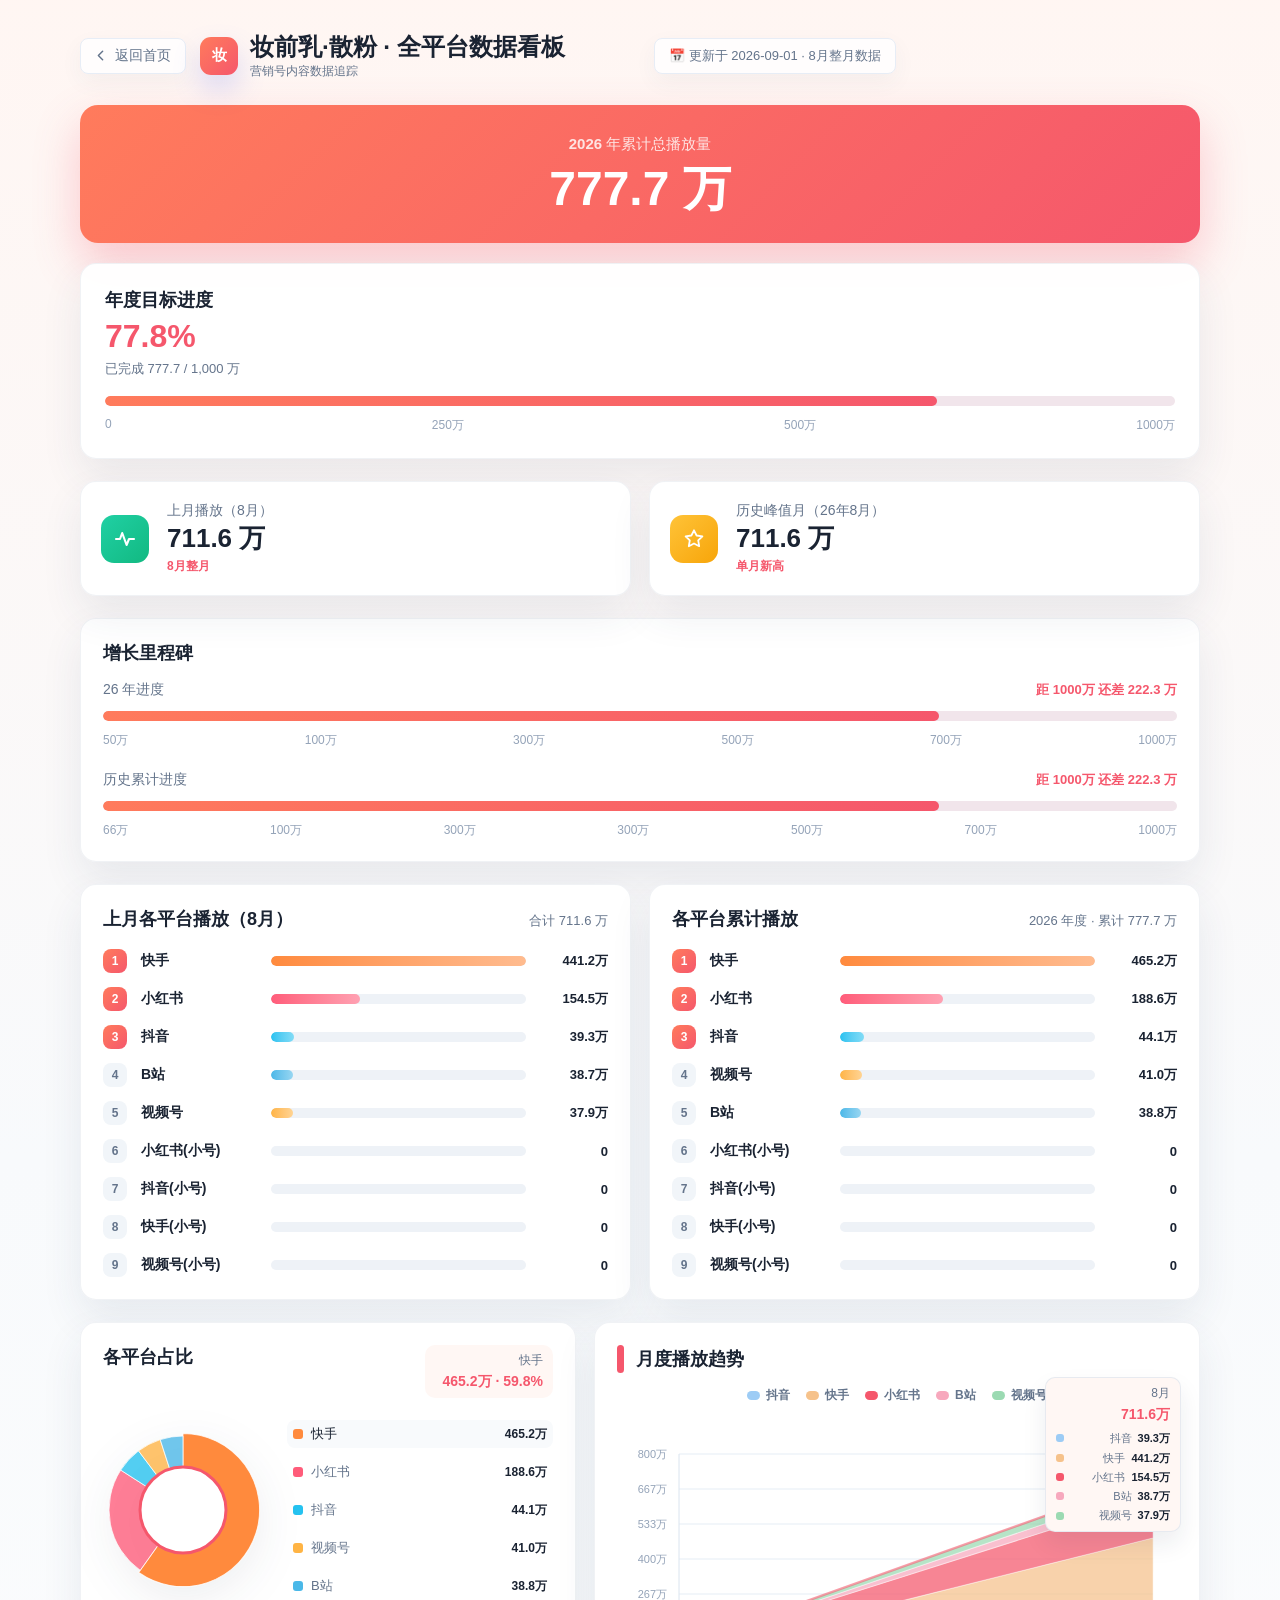
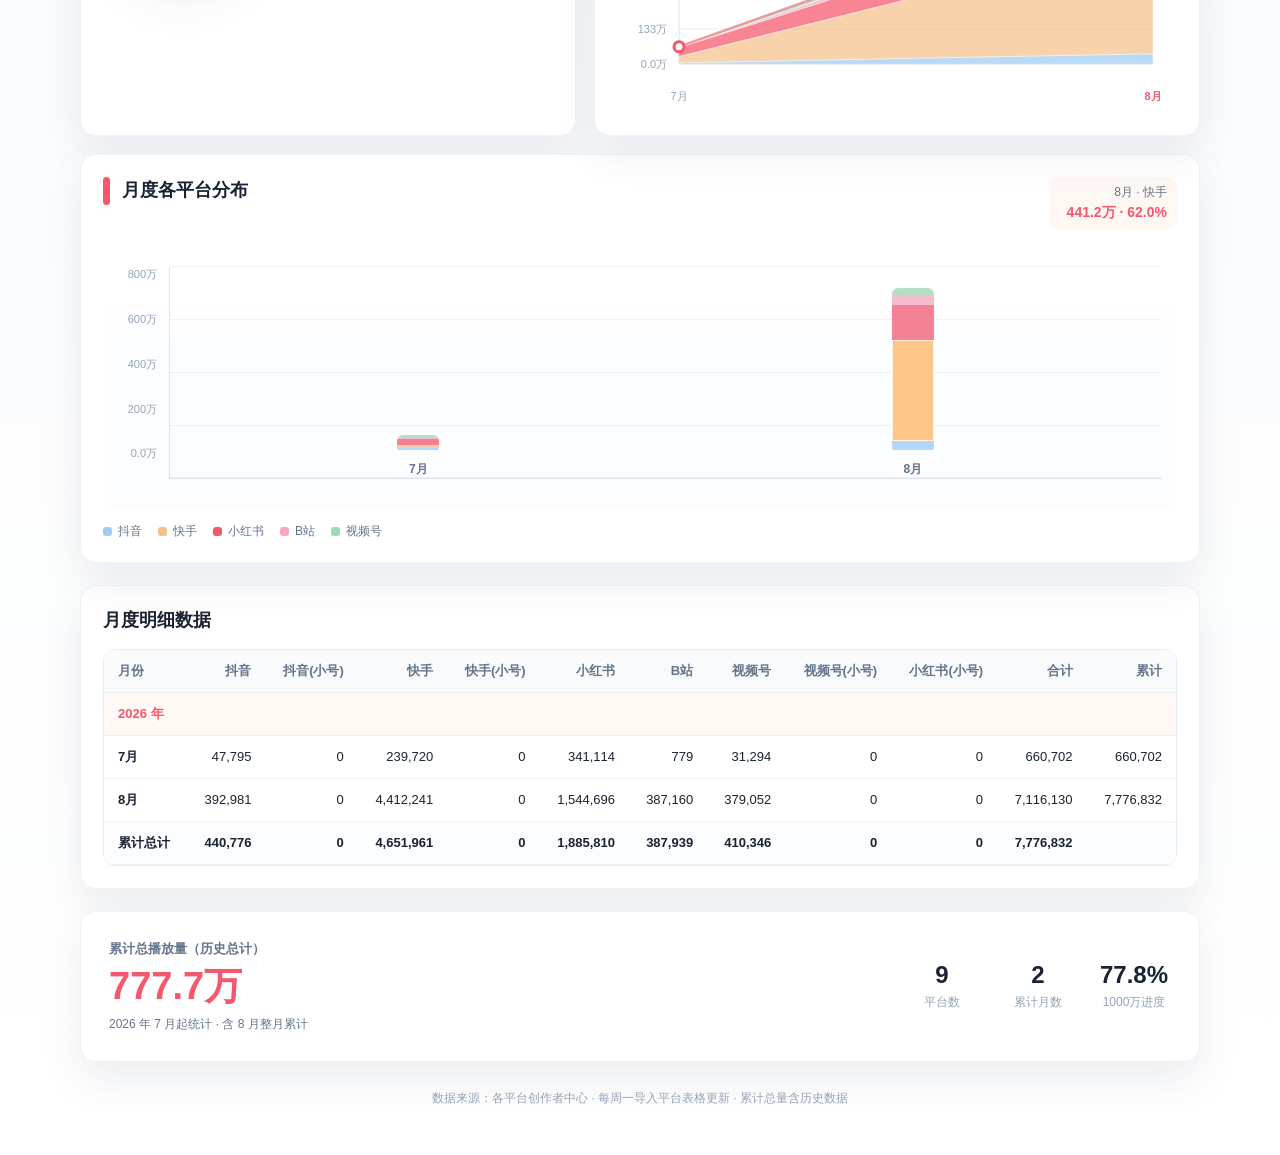
==== zhuangqian.html @ 7ea6365c "Publish GitHub Pages static site" ====
<!doctype html>
<html lang="zh-CN">
  <head>
    <meta charset="UTF-8" />
    <meta name="viewport" content="width=device-width, initial-scale=1.0" />
    <title>妆前乳·散粉 · 全平台数据看板</title>
    <link rel="stylesheet" href="./styles.css" />
  </head>
  <body>
    <div id="app"></div>
    <script src="./app.js"></script>
  </body>
</html>
---- styles.css ----
:root {
  color-scheme: light;
  --ink: #1a2332;
  --muted: #64748b;
  --soft-text: #94a3b8;
  --line: #e7edf6;
  --card: #ffffff;
  --page: #f3f7fc;
  --shadow: 0 18px 42px rgba(45, 63, 97, 0.09);
  font-family: Inter, -apple-system, BlinkMacSystemFont, "Segoe UI", "PingFang SC", "Microsoft YaHei", sans-serif;
}

* {
  box-sizing: border-box;
}

body {
  margin: 0;
  min-height: 100vh;
  overflow-x: hidden;
  background: var(--page);
  color: var(--ink);
  letter-spacing: 0;
}

a {
  color: inherit;
  text-decoration: none;
}

button,
a {
  -webkit-tap-highlight-color: transparent;
}

.loading {
  padding: 80px 24px;
  text-align: center;
  color: var(--muted);
}

.home-shell {
  min-height: 100vh;
  display: grid;
  place-items: center;
  padding: 42px 24px;
  background:
    radial-gradient(circle at 50% 0%, rgba(107, 124, 245, 0.09), transparent 34%),
    linear-gradient(180deg, #f7faff 0%, #eef4fb 100%);
}

.home-panel {
  width: min(760px, 100%);
  min-height: 680px;
  display: flex;
  flex-direction: column;
  align-items: stretch;
}

.home-header {
  display: flex;
  justify-content: center;
  align-items: center;
  gap: 14px;
  margin-top: 16px;
}

.brand-mark,
.detail-mark {
  display: grid;
  place-items: center;
  color: #fff;
  background: linear-gradient(135deg, #4f7cff, #7c6cf5);
  box-shadow: 0 14px 28px rgba(91, 111, 242, 0.22);
}

.brand-mark {
  width: 42px;
  height: 42px;
  border-radius: 12px;
}

.brand-mark svg {
  width: 21px;
  height: 21px;
}

.title-sub {
  font-size: 11px;
  line-height: 1.2;
  font-weight: 600;
  color: var(--soft-text);
  letter-spacing: 3px;
}

.home-header h1 {
  margin: 6px 0 0;
  font-size: 22px;
  line-height: 1.25;
}

.select-title {
  margin: 62px 0 26px;
  text-align: center;
}

.select-title p {
  margin: 0 0 8px;
  font-size: 13px;
  font-weight: 500;
  color: var(--muted);
}

.select-title h2 {
  margin: 0;
  font-size: 28px;
  line-height: 1.35;
}

.product-grid {
  display: grid;
  grid-template-columns: repeat(2, minmax(0, 1fr));
  gap: 16px;
}

.product-card {
  position: relative;
  display: grid;
  place-items: center;
  min-height: 137px;
  padding: 34px 56px 34px 34px;
  overflow: hidden;
  border: 1px solid rgba(80, 111, 255, 0.1);
  border-radius: 18px;
  background: #fff;
  box-shadow: var(--shadow);
  transition: transform 160ms ease, box-shadow 160ms ease, border-color 160ms ease;
}

.product-card::before {
  content: "";
  position: absolute;
  inset: 0 0 auto;
  height: 4px;
  background: linear-gradient(90deg, #4f7cff, #7c6cf5);
}

.product-card.warm::before {
  background: linear-gradient(90deg, #ff7b5c, #f5576c);
}

.product-card:hover {
  transform: translateY(-3px);
  box-shadow: 0 22px 50px rgba(45, 63, 97, 0.13);
}

.pc-name {
  font-size: 28px;
  line-height: 1.35;
  font-weight: 760;
}

.pc-arrow {
  position: absolute;
  right: 20px;
  bottom: 20px;
  display: grid;
  place-items: center;
  width: 28px;
  height: 28px;
  border-radius: 8px;
  color: var(--muted);
  background: #f8fafc;
}

.pc-arrow svg {
  width: 15px;
  height: 15px;
}

.overview-card {
  margin-top: 36px;
  padding: 34px 25px 30px;
  text-align: center;
  border: 1px solid rgba(148, 163, 184, 0.12);
  border-radius: 18px;
  background: rgba(255, 255, 255, 0.92);
  box-shadow: var(--shadow);
}

.ov-label {
  font-size: 12px;
  font-weight: 600;
  color: var(--muted);
}

.ov-total {
  margin-top: 12px;
  line-height: 1;
}

.ov-total span {
  font-size: 56px;
  font-weight: 780;
  color: #6274ef;
}

.ov-total em {
  margin-left: 8px;
  font-size: 22px;
  font-style: normal;
  font-weight: 520;
  color: #6274ef;
}

.ovt-label,
.home-footer {
  color: var(--soft-text);
}

.ovt-label {
  margin-top: 14px;
  font-size: 12px;
  font-weight: 500;
}

.home-footer {
  margin-top: 44px;
  text-align: center;
  font-size: 11px;
  line-height: 1.7;
}

.detail-shell {
  min-height: 100vh;
  padding: 32px 24px 48px;
  background:
    linear-gradient(180deg, color-mix(in srgb, var(--soft) 82%, #fff 18%) 0%, #f8fafc 42%, #ffffff 100%);
}

.detail-container {
  width: min(1120px, 100%);
  margin: 0 auto;
  min-width: 0;
}

.detail-header {
  display: flex;
  flex-wrap: wrap;
  align-items: center;
  gap: 14px;
  margin-bottom: 26px;
}

.back-link,
.update-pill {
  display: inline-flex;
  align-items: center;
  height: 36px;
  border: 1px solid var(--line);
  border-radius: 8px;
  background: rgba(255, 255, 255, 0.82);
  box-shadow: 0 8px 22px rgba(60, 74, 98, 0.05);
}

.back-link {
  gap: 6px;
  padding: 0 14px 0 11px;
  color: var(--muted);
  font-size: 14px;
  font-weight: 560;
}

.back-link svg {
  width: 17px;
  height: 17px;
}

.detail-title-row {
  display: flex;
  align-items: center;
  gap: 12px;
  min-width: min(100%, 440px);
}

.detail-mark {
  width: 38px;
  height: 38px;
  flex: 0 0 38px;
  border-radius: 11px;
  font-size: 15px;
  font-weight: 760;
  background: linear-gradient(135deg, var(--grad-a), var(--grad-b));
}

.detail-header h1 {
  margin: 0;
  font-size: 24px;
  line-height: 1.25;
}

.detail-header h1 span {
  display: block;
  margin-top: 2px;
  color: var(--muted);
  font-size: 12px;
  font-weight: 520;
}

.update-pill {
  padding: 0 14px;
  color: var(--muted);
  font-size: 13px;
}

.hero-total {
  display: grid;
  place-items: center;
  min-height: 138px;
  margin-bottom: 20px;
  padding: 28px;
  color: #fff;
  border-radius: 18px;
  background: linear-gradient(135deg, var(--grad-a), var(--grad-b));
  box-shadow: 0 20px 46px color-mix(in srgb, var(--primary) 30%, transparent);
}

.hero-total div {
  font-size: 15px;
  font-weight: 560;
  opacity: 0.82;
}

.hero-total strong {
  margin-top: 8px;
  font-size: 48px;
  line-height: 1;
  font-weight: 780;
}

.target-card,
.content-card,
.quick-card,
.total-card {
  min-width: 0;
  border: 1px solid rgba(148, 163, 184, 0.14);
  border-radius: 16px;
  background: rgba(255, 255, 255, 0.94);
  box-shadow: var(--shadow);
}

.target-card {
  padding: 24px;
  margin-bottom: 22px;
}

.target-card h2,
.content-card h2,
.section-head h2 {
  margin: 0;
  font-size: 18px;
  line-height: 1.35;
}

.target-card strong {
  display: block;
  margin-top: 8px;
  color: var(--primary);
  font-size: 32px;
  line-height: 1;
}

.target-card p {
  margin: 8px 0 18px;
  color: var(--muted);
  font-size: 13px;
}

.progress {
  height: 10px;
  overflow: hidden;
  border-radius: 999px;
  background: color-mix(in srgb, var(--primary) 10%, #f1f5f9);
}

.progress span {
  display: block;
  height: 100%;
  border-radius: inherit;
  background: linear-gradient(90deg, var(--grad-a), var(--grad-b));
}

.ticks {
  display: flex;
  justify-content: space-between;
  gap: 8px;
  margin-top: 11px;
  color: var(--soft-text);
  font-size: 12px;
  white-space: nowrap;
}

.quick-grid {
  display: grid;
  grid-template-columns: repeat(2, minmax(0, 1fr));
  gap: 18px;
  margin-bottom: 22px;
}

.quick-card {
  display: flex;
  align-items: center;
  gap: 18px;
  min-height: 102px;
  padding: 20px;
}

.quick-icon {
  display: grid;
  place-items: center;
  width: 48px;
  height: 48px;
  flex: 0 0 48px;
  border-radius: 13px;
  color: #fff;
}

.quick-icon.pulse {
  background: linear-gradient(135deg, #20d0a4, #12b981);
}

.quick-icon.star {
  background: linear-gradient(135deg, #ffc338, #f7a50a);
}

.quick-icon svg {
  width: 24px;
  height: 24px;
}

.quick-card p {
  margin: 0;
  color: var(--muted);
  font-size: 14px;
}

.quick-card strong {
  display: block;
  margin-top: 4px;
  font-size: 26px;
  line-height: 1.1;
}

.quick-card span {
  display: block;
  margin-top: 5px;
  color: var(--primary);
  font-size: 12px;
  font-weight: 680;
}

.content-card {
  padding: 22px;
}

.milestone-card {
  margin-bottom: 22px;
}

.milestone + .milestone {
  margin-top: 22px;
}

.milestone-head {
  display: flex;
  justify-content: space-between;
  gap: 18px;
  margin: 16px 0 12px;
}

.milestone-head span {
  color: var(--muted);
  font-size: 14px;
}

.milestone-head strong {
  color: var(--primary);
  font-size: 13px;
}

.bars-grid,
.chart-grid {
  display: grid;
  grid-template-columns: repeat(2, minmax(0, 1fr));
  gap: 18px;
  margin-bottom: 22px;
}

.bars-grid .bar-card:last-child:nth-child(odd) {
  grid-column: 1 / -1;
}

.section-head {
  display: flex;
  justify-content: space-between;
  align-items: baseline;
  gap: 16px;
  margin-bottom: 18px;
}

.section-head p {
  margin: 0;
  color: var(--muted);
  font-size: 13px;
}

.bar-list {
  display: grid;
  gap: 14px;
}

.bar-row {
  display: grid;
  grid-template-columns: 28px minmax(82px, 120px) minmax(120px, 1fr) minmax(72px, auto);
  align-items: center;
  gap: 10px;
}

.rank {
  display: grid;
  place-items: center;
  width: 24px;
  height: 24px;
  border-radius: 8px;
  color: var(--muted);
  background: #f1f5f9;
  font-size: 12px;
  font-weight: 720;
}

.rank.top {
  color: #fff;
  background: linear-gradient(135deg, var(--grad-a), var(--grad-b));
}

.platform {
  color: var(--ink);
  font-size: 14px;
  font-weight: 650;
}

.track {
  height: 10px;
  overflow: hidden;
  border-radius: 999px;
  background: #eef2f7;
}

.track span {
  display: block;
  height: 100%;
  border-radius: inherit;
  background: linear-gradient(90deg, var(--bar), color-mix(in srgb, var(--bar) 58%, white));
}

.bar-row strong {
  color: var(--ink);
  font-size: 13px;
  text-align: right;
  white-space: nowrap;
}

.chart-grid {
  grid-template-columns: 0.9fr 1.1fr;
}

.chart-card {
  min-height: 280px;
}

.chart-title-row {
  display: flex;
  justify-content: space-between;
  align-items: flex-start;
  gap: 18px;
}

.chart-readout {
  min-width: 128px;
  padding: 8px 10px;
  border-radius: 10px;
  text-align: right;
  background: color-mix(in srgb, var(--soft) 72%, white);
}

.chart-readout span {
  display: block;
  color: var(--muted);
  font-size: 12px;
  line-height: 1.3;
}

.chart-readout strong {
  display: block;
  margin-top: 3px;
  color: var(--primary);
  font-size: 14px;
  line-height: 1.3;
  white-space: nowrap;
}

.trend-card {
  position: relative;
  grid-column: span 1;
  min-height: 280px;
}

.trend-card h2,
.stack-card h2 {
  display: inline-flex;
  align-items: center;
  gap: 12px;
}

.trend-card h2::before,
.stack-card h2::before {
  content: "";
  display: inline-block;
  width: 7px;
  height: 28px;
  border-radius: 999px;
  background: var(--primary);
}

.trend-tooltip {
  position: absolute;
  top: 54px;
  right: 18px;
  z-index: 3;
  min-width: 136px;
  max-width: 172px;
  border: 1px solid rgba(226, 232, 240, 0.82);
  box-shadow: 0 12px 24px rgba(30, 41, 59, 0.08);
}

.trend-tooltip [data-readout-details] {
  display: grid;
  gap: 5px;
  margin-top: 8px;
}

.trend-tooltip [data-readout-details] span {
  display: grid;
  grid-template-columns: 8px minmax(46px, 1fr) auto;
  align-items: center;
  gap: 6px;
  color: var(--muted);
  font-size: 11px;
}

.trend-tooltip [data-readout-details] i {
  width: 8px;
  height: 8px;
  border-radius: 3px;
}

.trend-tooltip [data-readout-details] b {
  color: var(--ink);
  font-weight: 700;
}

.trend-legend {
  display: flex;
  flex-wrap: wrap;
  justify-content: center;
  gap: 10px 16px;
  margin: 14px 0 0;
}

.trend-legend span {
  display: inline-flex;
  align-items: center;
  gap: 6px;
  color: var(--muted);
  font-size: 12px;
  font-weight: 650;
}

.trend-legend i {
  width: 13px;
  height: 9px;
  border-radius: 999px;
}

.stack-card {
  grid-column: 1 / -1;
  min-height: auto;
}

.pie-wrap {
  display: grid;
  grid-template-columns: 160px 1fr;
  gap: 24px;
  align-items: center;
  margin-top: 22px;
}

.pie-svg {
  width: 160px;
  min-height: auto;
  margin-top: 0;
  aspect-ratio: 1;
  border-radius: 50%;
  overflow: visible;
  filter: drop-shadow(0 12px 22px rgba(30, 41, 59, 0.08));
}

.pie-slice {
  cursor: pointer;
  opacity: 0.78;
  pointer-events: all;
  stroke: rgba(255, 255, 255, 0.78);
  stroke-width: 1;
  transition: opacity 160ms ease, transform 160ms ease;
  transform-origin: 80px 80px;
}

.pie-slice:hover,
.pie-slice.is-active {
  opacity: 1;
  transform: scale(1.035);
}

.pie-svg circle {
  fill: #fff;
  pointer-events: none;
  stroke: rgba(255, 255, 255, 0.92);
  stroke-width: 2;
}

.pie-wrap ul {
  display: grid;
  gap: 10px;
  margin: 0;
  padding: 0;
  list-style: none;
}

.pie-wrap li {
  display: grid;
  grid-template-columns: 10px minmax(80px, 1fr) auto;
  align-items: center;
  gap: 8px;
  padding: 5px 6px;
  border-radius: 8px;
  color: var(--muted);
  font-size: 13px;
  cursor: pointer;
  transition: background 160ms ease, color 160ms ease;
}

.pie-wrap li:hover,
.pie-wrap li.is-active {
  color: var(--ink);
  background: #f8fafc;
}

.pie-wrap li span {
  width: 10px;
  height: 10px;
  border-radius: 3px;
}

.pie-wrap li strong {
  color: var(--ink);
  font-size: 12px;
}

.chart-card svg {
  width: 100%;
  min-height: 230px;
  margin-top: 16px;
  overflow: visible;
}

.chart-card .pie-svg {
  width: 160px;
  min-height: auto;
  margin-top: 0;
}

.trend-area-svg {
  min-height: 230px;
}

.grid-line {
  fill: none;
  stroke: #e6edf6;
  stroke-width: 1;
}

.axis-line {
  stroke: #dbe4ef;
  stroke-width: 1;
}

.trend-layer {
  opacity: 0.72;
  stroke: rgba(255, 255, 255, 0.45);
  stroke-width: 1;
}

.trend-top-line {
  fill: none;
  stroke: var(--primary);
  stroke-width: 2.4;
  stroke-linecap: round;
  stroke-linejoin: round;
  opacity: 0.58;
}

.trend-hit {
  fill: transparent;
  cursor: pointer;
}

.chart-card circle {
  fill: #fff;
  stroke: var(--primary);
  stroke-width: 3;
}

.trend-point,
.trend-label {
  cursor: pointer;
}

.trend-point {
  transition: r 160ms ease, fill 160ms ease;
}

.trend-point:hover,
.trend-point.is-active {
  fill: var(--primary);
  r: 7;
}

.trend-hit:hover + .trend-point {
  fill: var(--primary);
  r: 7;
}

.chart-card text {
  fill: var(--soft-text);
  font-size: 11px;
  text-anchor: middle;
}

.chart-card .axis-label {
  text-anchor: end;
  fill: #94a3b8;
}

.trend-label:hover,
.trend-label.is-active {
  fill: var(--primary);
  font-weight: 700;
}

.stack-chart {
  position: relative;
  display: grid;
  grid-template-columns: 56px 1fr;
  gap: 10px;
  height: 260px;
  margin-top: 20px;
  padding: 18px 16px 30px 0;
  border-radius: 12px;
  background: linear-gradient(180deg, #ffffff 0%, #fbfdff 100%);
}

.stack-axis {
  display: flex;
  flex-direction: column;
  justify-content: space-between;
  align-items: flex-end;
  height: 100%;
  padding: 0 2px 18px 0;
  color: #94a3b8;
  font-size: 11px;
}

.stack-plot {
  position: relative;
  height: 100%;
  border-left: 1px solid #dbe4ef;
  border-bottom: 1px solid #dbe4ef;
}

.stack-grid-line {
  position: absolute;
  left: 0;
  right: 0;
  height: 1px;
  background: #edf2f7;
}

.stack-columns {
  position: relative;
  z-index: 1;
  display: grid;
  grid-auto-flow: column;
  grid-auto-columns: minmax(34px, 1fr);
  align-items: end;
  gap: clamp(12px, 3vw, 34px);
  height: 100%;
  padding: 0 18px;
}

.stack-column {
  display: grid;
  grid-template-rows: minmax(0, 1fr) 18px;
  align-items: end;
  justify-items: center;
  gap: 10px;
  height: 100%;
}

.stack-column > span {
  color: var(--muted);
  font-size: 12px;
  font-weight: 650;
}

.stack-column-track {
  display: flex;
  flex-direction: column-reverse;
  width: min(42px, 80%);
  min-height: 8px;
  overflow: hidden;
  border-radius: 6px 6px 2px 2px;
  background: #eef2f8;
  box-shadow: inset 0 0 0 1px rgba(255, 255, 255, 0.68);
}

.stack-column-track i {
  display: block;
  width: 100%;
  min-height: 2px;
  cursor: pointer;
  opacity: 0.72;
  transition: opacity 160ms ease, filter 160ms ease, transform 160ms ease;
}

.stack-column-track i:hover,
.stack-column-track i.is-active {
  opacity: 1;
  filter: saturate(1.08) brightness(1.02);
}

.stack-column-track i.is-active {
  box-shadow: inset 0 0 0 1px rgba(255, 255, 255, 0.7);
}

.stack-legend {
  display: flex;
  flex-wrap: wrap;
  gap: 10px 16px;
  margin-top: 14px;
}

.stack-legend span {
  display: inline-flex;
  align-items: center;
  gap: 6px;
  color: var(--muted);
  font-size: 12px;
}

.stack-legend i {
  width: 9px;
  height: 9px;
  border-radius: 3px;
}

.table-card {
  margin-bottom: 22px;
}

.table-scroll {
  display: block;
  width: 100%;
  max-width: 100%;
  margin-top: 16px;
  overflow-x: auto;
  overflow-y: hidden;
  border: 1px solid var(--line);
  border-radius: 12px;
  -webkit-overflow-scrolling: touch;
}

table {
  width: 100%;
  min-width: 880px;
  border-collapse: collapse;
  background: #fff;
}

th,
td {
  padding: 12px 14px;
  border-bottom: 1px solid #edf2f7;
  text-align: right;
  font-size: 13px;
  white-space: nowrap;
}

th {
  position: sticky;
  top: 0;
  z-index: 1;
  color: var(--muted);
  background: #f8fafc;
  font-weight: 720;
}

th:first-child,
td:first-child {
  text-align: left;
}

.year-row td {
  color: var(--primary);
  background: color-mix(in srgb, var(--soft) 64%, white);
  font-weight: 760;
  text-align: left;
}

.summary-row td {
  background: #fbfdff;
  font-weight: 760;
}

.month-cell {
  color: var(--ink);
  font-weight: 700;
}

.total-card {
  display: grid;
  grid-template-columns: 1fr auto;
  gap: 24px;
  align-items: center;
  padding: 28px;
}

.total-card p,
.total-card span {
  margin: 0;
  color: var(--muted);
}

.total-card p {
  font-size: 13px;
  font-weight: 650;
}

.total-card strong {
  display: block;
  margin: 9px 0;
  color: var(--primary);
  font-size: 38px;
  line-height: 1;
}

.total-card span {
  font-size: 12px;
}

.total-card dl {
  display: flex;
  gap: 22px;
  margin: 0;
}

.total-card dl div {
  min-width: 74px;
  text-align: center;
}

.total-card dt {
  color: var(--ink);
  font-size: 24px;
  font-weight: 780;
}

.total-card dd {
  margin: 5px 0 0;
  color: var(--soft-text);
  font-size: 12px;
}

.detail-footer {
  margin-top: 28px;
  text-align: center;
  color: var(--soft-text);
  font-size: 12px;
}

@media (max-width: 820px) {
  html,
  body,
  #app {
    width: 100%;
    max-width: 100%;
    overflow-x: hidden;
  }

  .home-shell {
    place-items: start center;
    padding: 28px 18px;
  }

  .home-panel {
    min-height: auto;
  }

  .home-header {
    margin-top: 10px;
  }

  .select-title {
    margin-top: 48px;
  }

  .product-grid,
  .quick-grid,
  .bars-grid,
  .chart-grid {
    grid-template-columns: 1fr;
    min-width: 0;
  }

  .product-card {
    min-height: 112px;
  }

  .overview-card {
    margin-top: 26px;
  }

  .ov-total span {
    font-size: 44px;
  }

  .detail-shell {
    width: 100%;
    max-width: 100vw;
    padding: 22px 14px 36px;
    overflow-x: hidden;
  }

  .detail-container {
    width: 100%;
    max-width: 100%;
    overflow-x: hidden;
  }

  .detail-header {
    align-items: flex-start;
  }

  .detail-title-row {
    order: -1;
    width: 100%;
  }

  .detail-header h1 {
    font-size: 21px;
  }

  .hero-total {
    min-height: 124px;
  }

  .hero-total strong {
    font-size: 40px;
  }

  .bar-row {
    grid-template-columns: 28px minmax(72px, 94px) minmax(90px, 1fr) minmax(58px, auto);
    gap: 8px;
  }

  .platform,
  .bar-row strong {
    font-size: 12px;
  }

  .pie-wrap {
    grid-template-columns: 1fr;
    justify-items: center;
    gap: 16px;
  }

  .chart-card .pie-svg {
    width: min(220px, 68vw);
  }

  .pie-wrap ul {
    width: 100%;
  }

  .total-card {
    grid-template-columns: 1fr;
  }

  .total-card dl {
    justify-content: space-between;
  }
}

@media (max-width: 520px) {
  .home-header {
    justify-content: flex-start;
  }

  .select-title {
    text-align: left;
  }

  .product-card {
    padding-left: 24px;
    place-items: center start;
  }

  .pc-name {
    font-size: 25px;
  }

  .ov-total span {
    font-size: 38px;
  }

  .hero-total strong,
  .total-card strong {
    font-size: 34px;
  }

  .ticks {
    overflow-x: auto;
    padding-bottom: 4px;
  }

  .quick-card {
    align-items: flex-start;
  }

  .content-card {
    padding: 18px;
  }

  .chart-title-row,
  .section-head,
  .milestone-head {
    gap: 10px;
  }

  .chart-readout {
    min-width: 0;
    max-width: 46%;
    padding: 7px 8px;
  }

  .chart-readout strong {
    white-space: normal;
  }

  .trend-tooltip {
    position: static;
    max-width: none;
    width: 100%;
    margin-top: 10px;
    text-align: left;
  }

  .trend-area-svg {
    min-height: 190px;
  }

  .stack-chart {
    grid-template-columns: 46px 1fr;
    height: 220px;
    padding-right: 6px;
  }

  .stack-columns {
    grid-auto-columns: minmax(28px, 1fr);
    gap: 8px;
    padding: 0 8px;
  }

  .stack-column-track {
    width: min(30px, 80%);
  }

  .table-card {
    overflow: hidden;
  }

  table {
    min-width: 760px;
  }
}
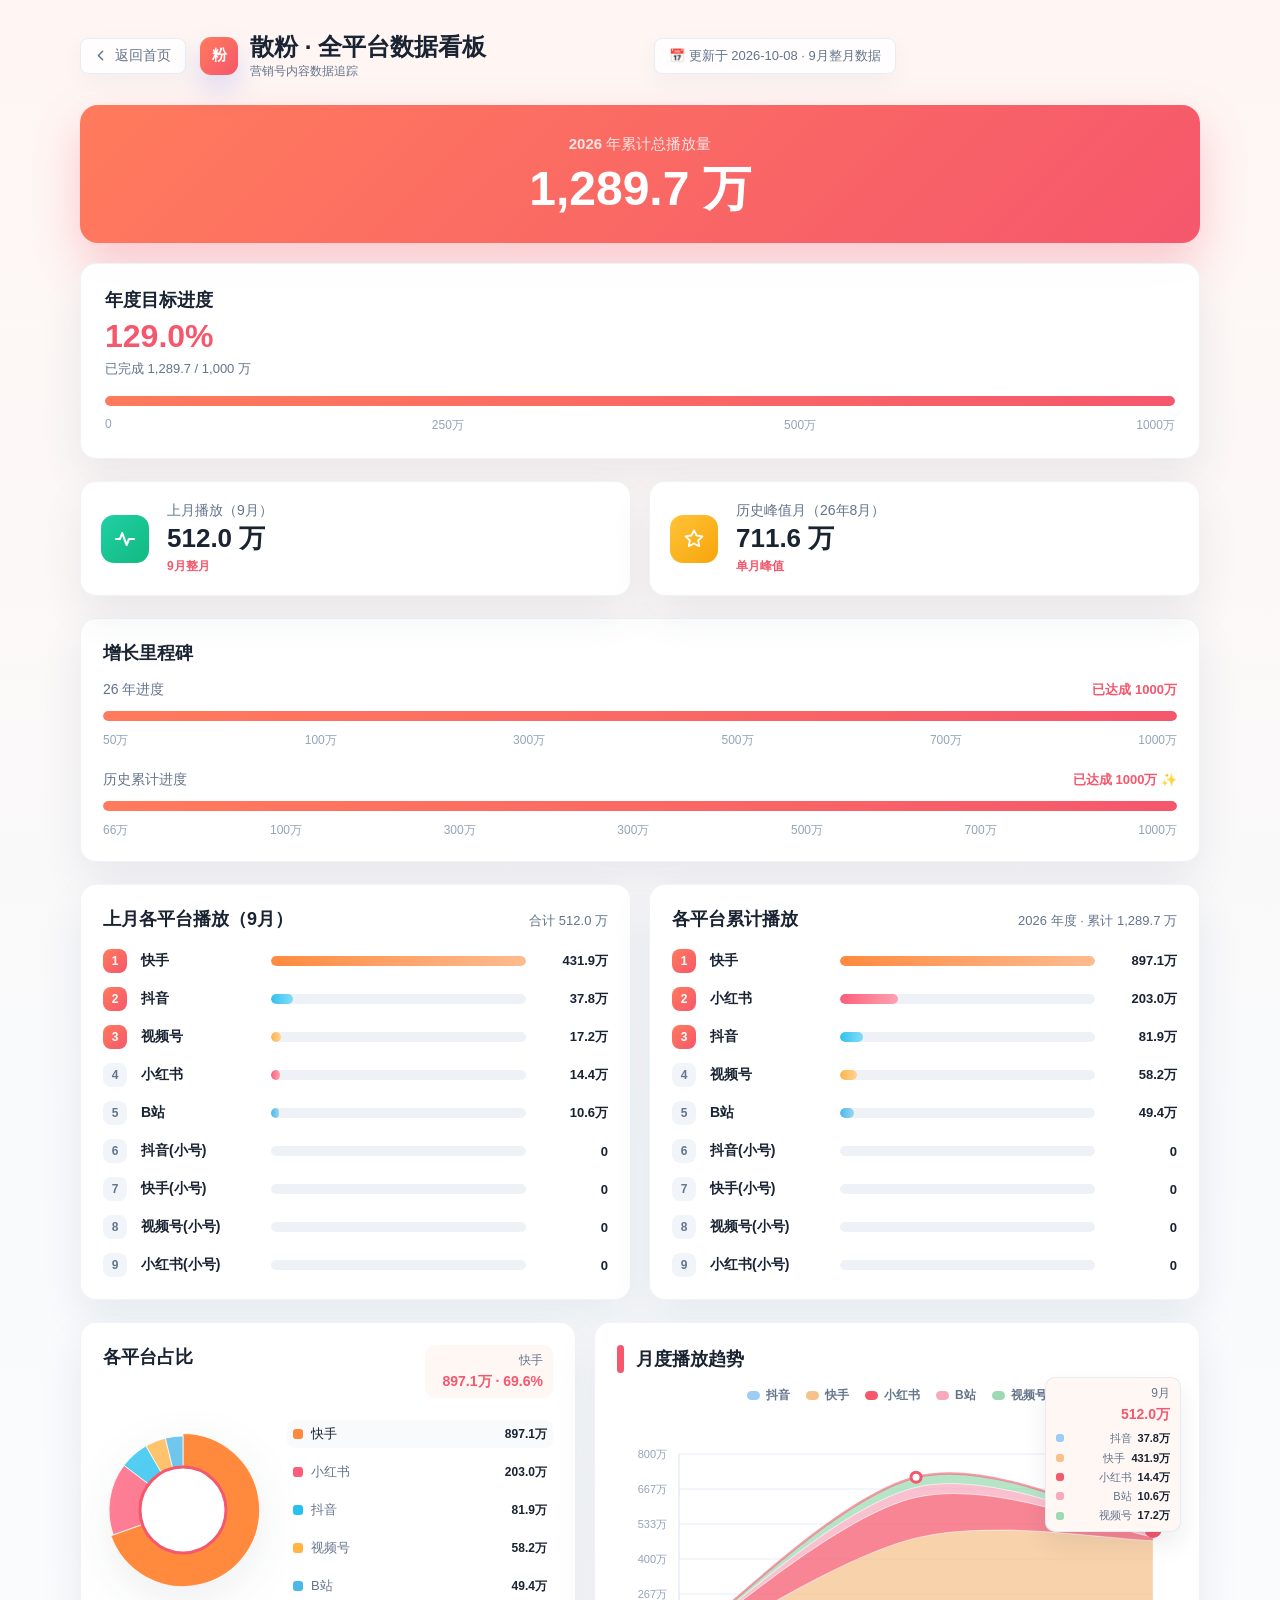
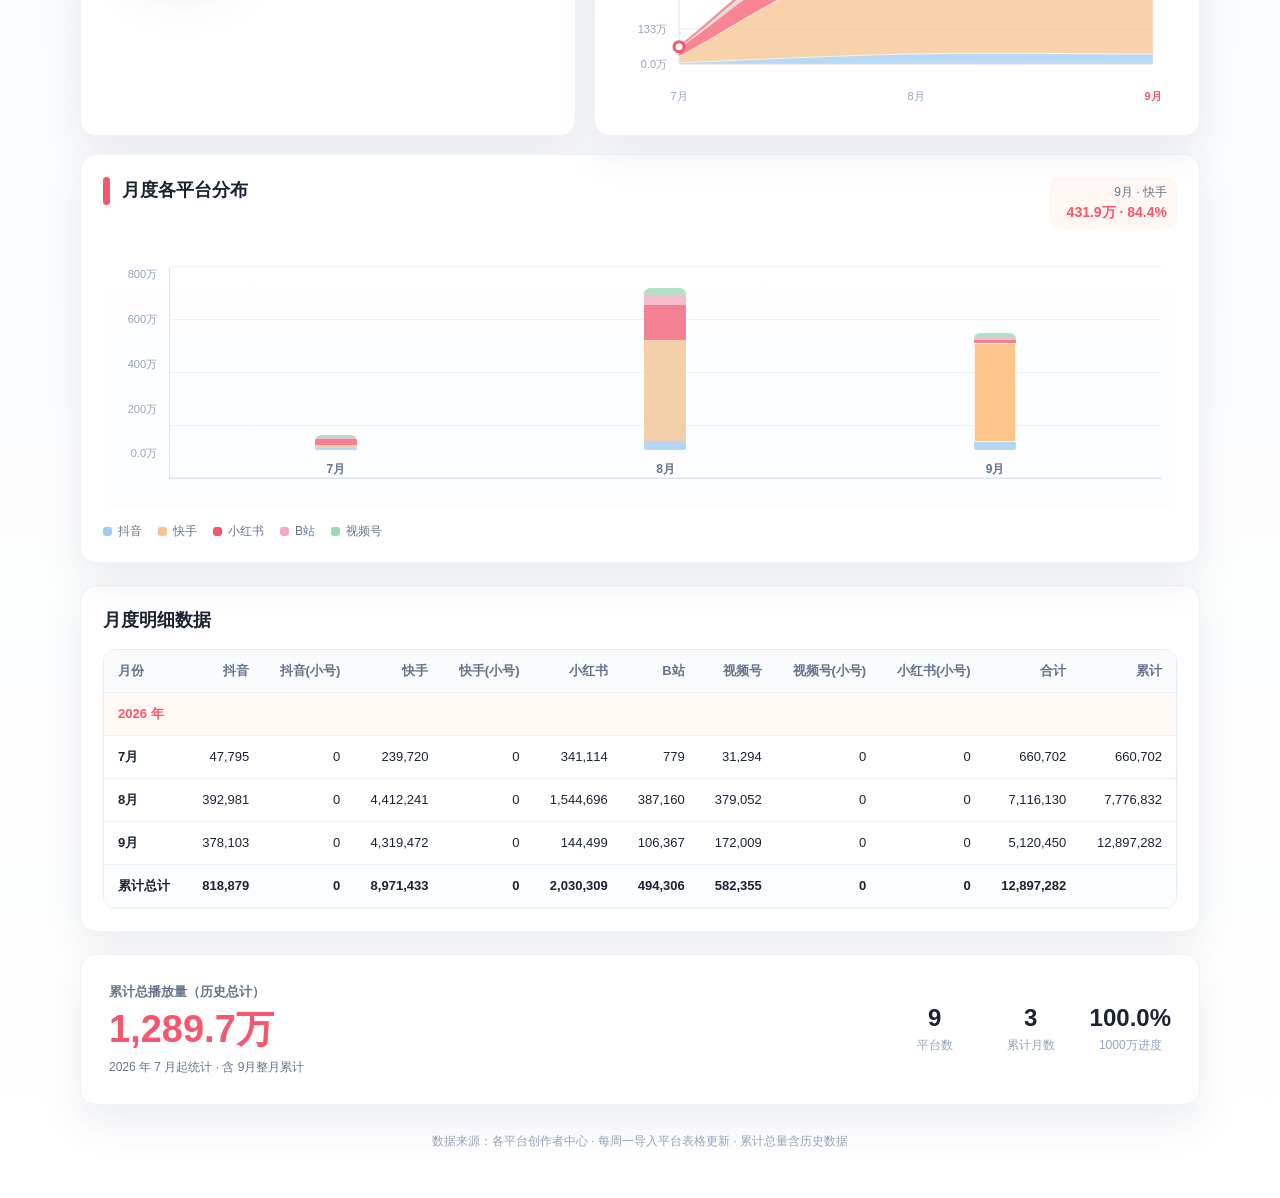
==== commit 0820220c: "Rename powder page title Update zhuangqian page title from 妆前乳·散粉 to 散粉." ====
--- a/zhuangqian.html
+++ b/zhuangqian.html
@@ -3,7 +3,7 @@
   <head>
     <meta charset="UTF-8" />
     <meta name="viewport" content="width=device-width, initial-scale=1.0" />
-    <title>妆前乳·散粉 · 全平台数据看板</title>
+    <title>散粉 · 全平台数据看板</title>
     <link rel="stylesheet" href="./styles.css" />
   </head>
   <body>
